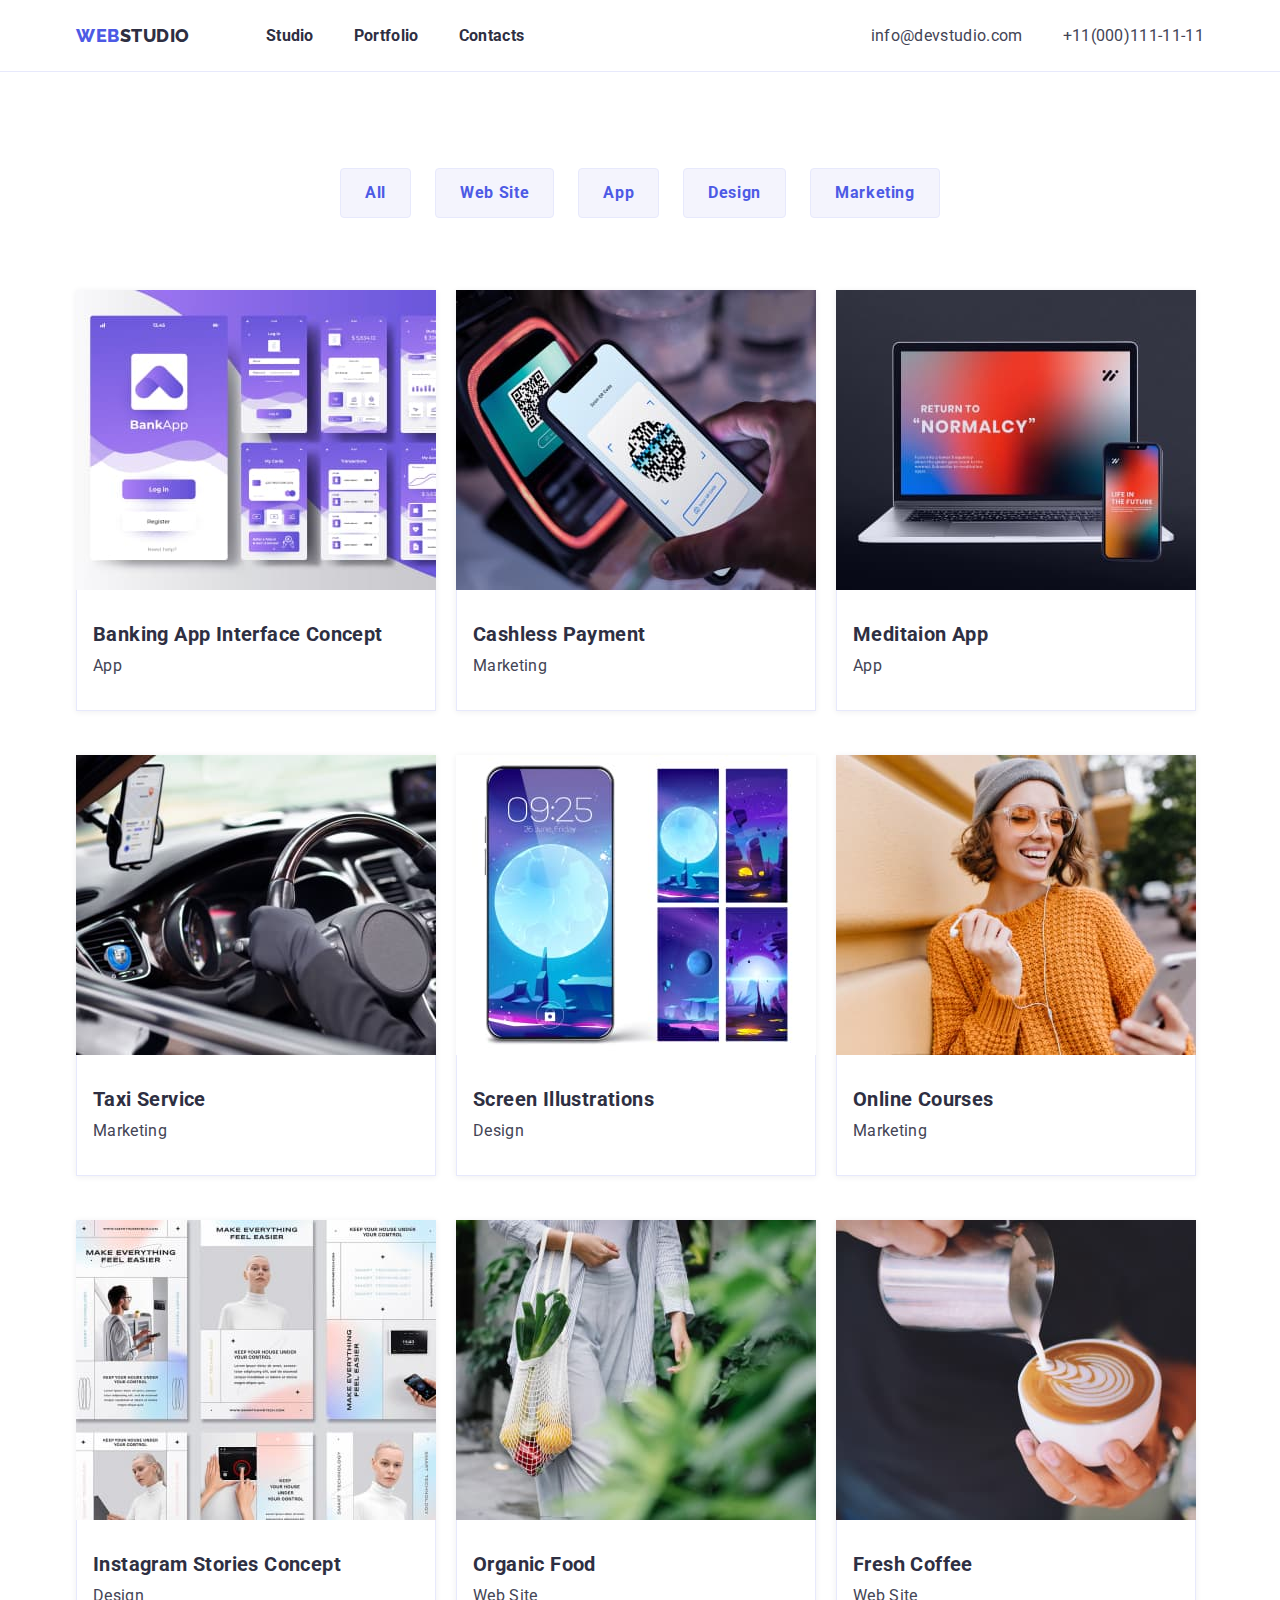
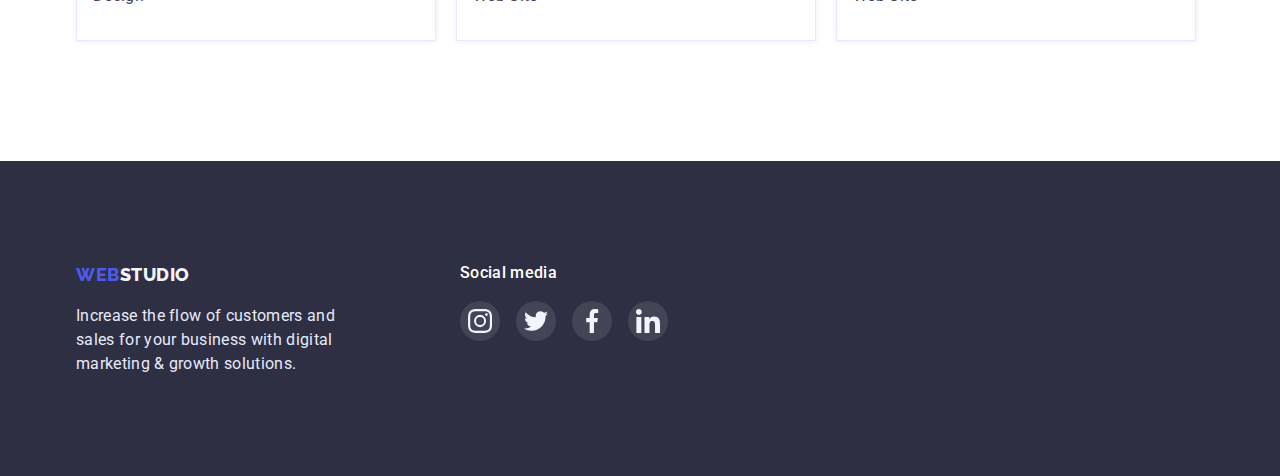
==== portfolio.html @ 1b996298 "Initial commit" ====
<!DOCTYPE html>
<html lang="en">
  <head>
    <meta charset="UTF-8" />
    <meta http-equiv="X-UA-Compatible" content="IE=edge" />
    <meta name="viewport" content="width=device-width, initial-scale=1.0" />
    <title>portfolio</title>
    <link rel="preconnect" href="https://fonts.googleapis.com" />
    <link rel="preconnect" href="https://fonts.gstatic.com" crossorigin />
    <link
      href="https://fonts.googleapis.com/css2?family=Raleway:wght@700;800&family=Roboto:wght@400;500;700;900&display=swap"
      rel="stylesheet"
    />
    <link
      rel="stylesheet"
      href="https://cdn.jsdelivr.net/npm/modern-normalize@1.1.0/modern-normalize.min.css"
    />
    <link rel="stylesheet" href="./css/styles.css" />
    <style>
      /* ... */
    </style>
  </head>
  <body>
    <!--Шапка сторінки-->
    <header class="page-header">
      <div class="container page-headr-container">
        <nav class="page-nav">
          <!--Логотип текстовий-->
          <a class="logo link logo-header" href="index.html"
            >WEB<span class="logo-textdark">STUDIO</span></a
          >
          <ul class="list menu">
            <li class="menu-item">
              <a class="link menu-link" href="./index.html">Studio</a>
            </li>
            <li class="menu-item">
              <a class="link menu-link" href="./portfolio.html">Portfolio</a>
            </li>
            <li class="menu-item">
              <a class="link menu-link" href="./index.html">Contacts</a>
            </li>
          </ul>
        </nav>
        <!--Contacts-->
        <ul class="list contacts">
          <li class="contact-item">
            <a
              class="link section-description contact-link mail"
              href="mailto:info@devstudio.com"
              >info@devstudio.com</a
            >
          </li>
          <li class="contact-item">
            <a
              class="link section-description contact-link phone"
              href="tel:+11(000)111-11-11"
              >+11(000)111-11-11</a
            >
          </li>
        </ul>
      </div>
    </header>
    <main>
      <!--Buttons-->
      <section class="section-portfolio">
        <div class="container">
          <!-- h1 прихований -->
          <h1 class="visually-hidden">title</h1>
          <ul class="list menu-portfolio">
            <li class="menu-portfolio-item">
              <button class="portfolio-btn" type="button">All</button>
            </li>
            <li class="menu-portfolio-item">
              <button class="portfolio-btn" type="button">Web Site</button>
            </li>
            <li class="menu-portfolio-item">
              <button class="portfolio-btn" type="button">App</button>
            </li>
            <li class="menu-portfolio-item">
              <button class="portfolio-btn" type="button">Design</button>
            </li>
            <li class="menu-portfolio-item">
              <button class="portfolio-btn" type="button">Marketing</button>
            </li>
          </ul>
          <!--portfolio-->
          <ul class="list portfolio">
            <li class="portfolio-item">
              <a href="" class="portfolio-link link">
                <img
                  src="./images/portfolio/phoneapplicationbankupp.jpg.jpg"
                  alt="applicationbankapp"
                  width="360"
                  height="300"
                />
                <div class="portfolio-menu-item">
                  <h3 class="thirdly-title">Banking App Interface Concept</h3>
                  <p class="section-description">App</p>
                </div>
              </a>
            </li>
            <li class="portfolio-item">
              <a href="" class="portfolio-link link">
                <img
                  src="./images/portfolio/qrkodonphone.jpg.jpg"
                  alt="qrkodonphone"
                  width="360"
                  height="300"
                />
                <div class="portfolio-menu-item">
                  <h3 class="thirdly-title">Cashless Payment</h3>
                  <p class="section-description">Marketing</p>
                </div>
              </a>
            </li>
            <li class="portfolio-item">
              <a href="" class="portfolio-link link">
                <img
                  src="./images/portfolio/retorntonormalcy.jpg.jpg"
                  alt="retorntonormalcy"
                  width="360"
                  height="300"
                />
                <div class="portfolio-menu-item">
                  <h3 class="thirdly-title">Meditaion App</h3>
                  <p class="section-description">App</p>
                </div>
              </a>
            </li>
            <li class="portfolio-item">
              <a href="" class="portfolio-link link">
                <img
                  src="./images/portfolio/driver.jpg.jpg"
                  alt="driver"
                  width="360"
                  height="300"
                />
                <div class="portfolio-menu-item">
                  <h3 class="thirdly-title">Taxi Service</h3>
                  <p class="section-description">Marketing</p>
                </div>
              </a>
            </li>
            <li class="portfolio-item">
              <a href="" class="portfolio-link link">
                <img
                  src="./images/portfolio/screenillustrations.jpg.jpg"
                  alt="screenillustrations"
                  width="360"
                  height="300"
                />
                <div class="portfolio-menu-item">
                  <h3 class="thirdly-title">Screen Illustrations</h3>
                  <p class="section-description">Design</p>
                </div>
              </a>
            </li>
            <li class="portfolio-item">
              <a href="" class="portfolio-link link">
                <img
                  src="./images/portfolio/girllistenmusic.jpg.jpg"
                  alt="girllistenmusic"
                  width="360"
                  height="300"
                />
                <div class="portfolio-menu-item">
                  <h3 class="thirdly-title">Online Courses</h3>
                  <p class="section-description">Marketing</p>
                </div>
              </a>
            </li>
            <li class="portfolio-item">
              <a href="" class="portfolio-link link">
                <img
                  src="./images/portfolio/makeeverisingfeeleasier.jpg.jpg"
                  alt="makeeverisingfeeleasier"
                  width="360"
                  height="300"
                />
                <div class="portfolio-menu-item">
                  <h3 class="thirdly-title">Instagram Stories Concept</h3>
                  <p class="section-description">Design</p>
                </div>
              </a>
            </li>
            <li class="portfolio-item">
              <a href="" class="portfolio-link link">
                <img
                  src="./images/portfolio/bagfruits.jpg.jpg"
                  alt="bagfruits"
                  width="360"
                  height="300"
                />
                <div class="portfolio-menu-item">
                  <h3 class="thirdly-title">Organic Food</h3>
                  <p class="section-description">Web Site</p>
                </div>
              </a>
            </li>
            <li class="portfolio-item">
              <a href="" class="portfolio-link link">
                <img
                  src="./images/portfolio/drawoncoffee.jpg.jpg"
                  alt="drawoncoffee"
                  width="360"
                  height="300"
                />
                <div class="portfolio-menu-item">
                  <h3 class="thirdly-title">Fresh Coffee</h3>
                  <p class="section-description">Web Site</p>
                </div>
              </a>
            </li>
          </ul>
        </div>
      </section>
    </main>
    <!--Footer-->
    <footer class="footer">
      <div class="container footer-content-wrapper">
        <div class="footer-content">
          <a class="logo link" href="index.html"
            >WEB<span class="logo-textlight">STUDIO</span></a
          >
          <p class="footer-description">
            Increase the flow of customers and sales for your business with
            digital marketing & growth solutions.
          </p>
        </div>
        <div class="list footer-soc-content">
          <p class="footer-soc-text">Social media</p>
          <ul class="footer-soc-list list">
            <li class="footer-soc-item">
              <a href="" class="footer-soc-link link">
                <svg class="footer-soc-icon" width="24" height="24">
                  <use href="./images/icons.svg#icon-instagramsvg"></use>
                </svg>
              </a>
            </li>
            <li class="footer-soc-item">
              <a href="" class="footer-soc-link link">
                <svg class="footer-soc-icon" width="24" height="24">
                  <use href="./images/icons.svg#icon-twittersvg"></use>
                </svg>
              </a>
            </li>
            <li class="footer-soc-item">
              <a href="" class="footer-soc-link link">
                <svg class="footer-soc-icon" width="24" height="24">
                  <use href="./images/icons.svg#icon-facebooksvg"></use>
                </svg>
              </a>
            </li>
            <li class="footer-soc-item">
              <a href="" class="footer-soc-link link">
                <svg class="footer-soc-icon" width="24" height="24">
                  <use href="./images/icons.svg#icon-linkedinsvg"></use>
                </svg>
              </a>
            </li>
          </ul>
        </div>
      </div>
    </footer>
  </body>
</html>
---- css/styles.css ----
:root {
  --primary-font: 'Roboto', sans-serif;
  --secondary-font: 'Raleway', sans-serif;
  --primary-brand: #4d5ae5;
  --dark: #2e2f42;
  --success: #31d0aa;
  --text: #434455;
  --subtle-text: #8e8f99;
  --accent: #e7e9fc;
  --light: #f4f4fd;
  --navigation-active: #404bbf;
  --white-text-color: #ffffff;
}

h1,
h2,
h3,
h4,
p {
  margin-top: 0;
  margin-bottom: 0;
}

img {
  display: block;
  max-width: 100%;
  height: auto;
}

button {
  display: block;
  cursor: pointer;
  border: none;
  border-radius: 4px;
}

ul,
ol {
  margin-top: 0;
  margin-bottom: 0;
  padding-left: 0;
}

.list {
  list-style: none;
}

.link {
  text-decoration: none;
}

.section {
  padding-top: 120px;
  padding-bottom: 120px;
}

/* або може бути назва .wrapper */
.container {
  width: 1158px;
  margin-left: auto;
  margin-right: auto;
  padding-left: 15px;
  padding-right: 15px;
}

body {
  font-family: var(--primary-font);
  color: var(--text);
  background-color: var(--white-text-color);
  font-size: 16px;
}

.logo {
  font-family: var(--secondary-font);
  font-weight: 800;
  color: var(--primary-brand);
  font-size: 18px;
  line-height: 1.5;
  letter-spacing: 0.03em;
  text-transform: uppercase;
}

.logo-textdark {
  color: var(--dark);
}

.logo-textlight {
  color: var(--light);
}

.section-description {
  font-weight: 400;
  line-height: 1.5;
  /* text-align: center; */
  letter-spacing: 0.02em;
  color: var(--text);
}

.thirdly-title {
  font-weight: 700;
  font-size: 20px;
  line-height: 1.2;
  /* text-align: center; */
  letter-spacing: 0.02em;
  color: var(--dark);
  margin-bottom: 8px;
}

.second-title {
  font-weight: 700;
  font-size: 36px;
  line-height: 1.11;
  text-align: center;
  letter-spacing: 0.02em;
  text-transform: capitalize;
  color: var(--dark);
  margin-bottom: 72px;
}

.visually-hidden {
  position: absolute;
  width: 1px;
  height: 1px;
  margin: -1px;
  border: 0;
  padding: 0;
  white-space: nowrap;
  clip-path: inset(100%);
  clip: rect(0 0 0 0);
  overflow: hidden;
}

/* ====================== /COMPONENTS ===================== */

/* ======================== HEADER ======================== */

.page-header {
  background-color: #ffffff;
  padding-top: 22px;
  padding-bottom: 22px;
  border-bottom: 1px solid #e7e9fc;
}

.page-headr-container {
  display: flex;
  align-items: center;
}

.page-nav {
  display: flex;
  align-items: center;
}

.menu {
  display: flex;
  align-items: center;
}

.contacts {
  display: flex;
  align-items: center;
  margin-left: auto;
}

.logo-header {
  margin-right: 76px;
}

.menu-item:not(:last-child) {
  margin-right: 40px;
}

.mail {
  margin-right: 40px;
}

.menu-link {
  font-weight: 700;
  line-height: 1.5;
  letter-spacing: 0.02em;
  color: var(--dark);
}

.menu-link:hover,
.menu-link:focus {
  color: #404bbf;
}

.contact-link:hover,
.contact-link:focus {
  color: #404bbf;
}

/* ======================== /HEADER ========================  */

/* ======================== HERO ========================  */

.hero {
  padding-top: 188px;
  padding-bottom: 188px;
  background-color: #2e2f42;
  background-image: linear-gradient(
      rgba(46, 47, 66, 0.7),
      rgba(46, 47, 66, 0.7)
    ),
    url(../images/hero/people-office.jpg);
  background-repeat: no-repeat;
  background-position: center;
  background-size: cover;
  max-width: 1440px;
  height: 600px;
  margin: 0 auto;
}

/* .hero-content-wrapper {
  display: flex;
  flex-direction: column;
  align-items: center;
} */

.hero-content-title {
  width: 496px;
  margin: 0 auto;
  padding-bottom: 48px;
}

.main-title {
  font-weight: 700;
  font-size: 56px;
  line-height: 1.07;
  text-align: center;
  letter-spacing: 0.02em;
  color: var(--white-text-color);
}

.modal-btn {
  padding-top: 16px;
  padding-bottom: 16px;
  padding-left: 32px;
  padding-right: 32px;
  font-family: inherit;
  font-weight: 700;
  line-height: 1.19;
  display: flex;
  font-size: 16px;
  letter-spacing: 0.04em;
  color: var(--white-text-color);
  background: var(--primary-brand);
  box-shadow: 0px 4px 4px rgba(0, 0, 0, 0.15);
  border-radius: 4px;
  cursor: pointer;
  align-items: center;
  border: none;
  margin: 0 auto;
}

.modal-btn:hover,
.modal-btn:focus {
  background-color: #404bbf;
  box-shadow: 0px 1px 6px rgba(46, 47, 66, 0.08),
    0px 1px 1px rgba(46, 47, 66, 0.16), 0px 2px 1px rgba(46, 47, 66, 0.08);
}

/* ======================== /HERO ======================== */

/* ======================== ABOUT ======================== */

.about {
  background-color: #ffffff;
}

.aboutus {
  display: flex;
}

.about-item {
  flex-basis: calc((100%-72px) / 4);
  flex-wrap: wrap;
}

.about-item:not(:nth-child(4n)) {
  margin-right: 24px;
}

.about-item::before {
  display: block;
  content: '';
  height: 112px;
  background-repeat: no-repeat;
  background-position: center;
  background-color: #f4f4fd;
  border-radius: 4px;
  margin-bottom: 8px;
  padding: 24px 100px;
}

.icon-antenna::before {
  background-image: url('../images/about/antenna.svg');
}

.about-item.icon-clock::before {
  background-image: url('../images/about/clock.svg');
}

.about-item.icon-diagram::before {
  background-image: url(../images/about/diagram.svg);
}

.about-item.icon-astronaut::before {
  background-image: url(../images/about/astronaut.svg);
}

/* ======================== /ABOUT ========================  */

/* ======================== OFFER ========================  */

.offer {
  background-color: #ffffff;
}
.section-offer {
  padding-bottom: 120px;
}

.weoffer {
  display: flex;
  flex-wrap: wrap;
  gap: 24px;
}
/* ======================== /OFFER ======================== */

/* ======================== EMPLOYEES ======================== */

.ourteam {
  background-color: #f4f4fd;
}

.employees {
  display: flex;
  flex-wrap: wrap;
  gap: 24px;
  /* третій спосіб через gap */
  /* justify-content: space-between; */
  /* перший спосіб не підходить бо можуть добавлятися співробітники і між фото буде простір, так як приєимається по боках */
}

/* .employees-item {
  flex-basis: calc((100%-72px) / 4);
} */
/* можна по формулі задати ширину між фото співробітників і тоді не треба задавати ширину самого фото */

/* другий спосіб, все працює */
/* .employees-item:not(:nth-child(4n)) {
  margin-right: 24px;
}

.employees-item:not(:nth-last-child(-n + 3)) {
  margin-bottom: 48px;
} */

.employees-item-content-wrapper {
  padding-top: 32px;
  padding-left: 16px;
  padding-right: 16px;
  padding-bottom: 32px;
  background-color: #ffffff;
}

.text-align-center {
  text-align: center;
}

.employees-soc-list {
  display: flex;
  justify-content: center;
  margin-top: 8px;
  gap: 24px;
}

.employees-soc-item {
  width: 40px;
  height: 40px;
}
.employees-soc-link {
  width: 100%;
  height: 100%;
  background-color: #4d5ae5;
  border-radius: 50%;
  display: flex;
  align-items: center;
  justify-content: center;
}

.employees-soc-icon {
  fill: #ffffff;
}

.employees-soc-link:hover,
.employees-soc-link:focus {
  background-color: #404bbf;
}

.employees-soc-link .employees-soc-icon:hover,
.employees-soc-link .employees-soc-icon:focus {
  fill: #f4f4fd;
}

.employees-item {
  box-shadow: 0px 1px 6px rgba(46, 47, 66, 0.08),
    0px 1px 1px rgba(46, 47, 66, 0.16), 0px 2px 1px rgba(46, 47, 66, 0.08);
  border-radius: 0px 0px 4px 4px;
}

/* ======================== /EMPLOYEES ======================== */
/* ======================== CUSTOMERS ========================== */

.customers {
  background-color: #ffffff;
}

.customers-list {
  display: flex;
  flex-wrap: wrap;
  gap: 24px;
}
.customer-item {
  width: 168px;
  height: 88px;
}

.customer-link {
  width: 100%;
  height: 100%;
  border: 1px solid currentColor;
  border-radius: 4px;
  display: flex;
  align-items: center;
  justify-content: center;
  color: #8e8f99;
}
.customer-icon {
  fill: currentColor;
}

.customer-link:hover,
.customer-link:focus {
  color: #404bbf;
}

.customer-link .customer-icon:hover,
.customer-link .customer-icon:focus {
  fill: #404bbf;
}

/* ======================== /CUSTOMERS ========================= */
/* ======================== FOOTER ======================== */

.footer {
  background-color: #2e2f42;
  padding-top: 100px;
  padding-bottom: 100px;
}

.footer-content-wrapper {
  display: flex;
  gap: 120px;
}

.footer-content {
  width: 264px;
}

.footer-description {
  font-weight: 400;
  line-height: 1.5;
  letter-spacing: 0.02em;
  color: var(--accent);
  margin-top: 16px;
}

.footer-soc-text {
  font-weight: 500;
  font-size: 16px;
  line-height: 1.5;
  letter-spacing: 0.02em;
  color: #ffffff;
  margin-bottom: 16px;
}

.footer-soc-list {
  display: flex;
  flex-wrap: wrap;
  justify-content: center;
  gap: 16px;
}

.footer-soc-item {
  width: 40px;
  height: 40px;
}
.footer-soc-link {
  width: 100%;
  height: 100%;
  background-color: rgba(255, 255, 255, 0.1);
  border-radius: 50%;
  display: flex;
  align-items: center;
  justify-content: center;
}

.footer-soc-link:hover,
.footer-soc-link:focus {
  background-color: #31d0aa;
}

.footer-soc-icon {
  fill: #f4f4fd;
}

.footer-soc-link .footer-soc-icon:hover,
.footer-soc-link .footer-soc-icon:focus {
  fill: #f4f4fd;
}

/* ======================== /FOOTER ========================  */

/* ======================= PORTFOLIO ========================= */

.portfolio-btn {
  /* Чи треба вказувати ще раз font-family якщо ми маємо його в body? */
  font-family: var(--white-text-color);
  font-weight: 700;
  line-height: 1.5;
  display: flex;
  align-items: center;
  text-align: center;
  font-size: 16px;
  letter-spacing: 0.04em;
  color: var(--primary-brand);
  background: var(--light);
  border: 1px solid var(--accent);
  border-radius: 4px;
  cursor: pointer;
  padding: 12px 24px;
}

.portfolio-btn:hover,
.portfolio-btn:focus {
  color: var(--white-text-color);
  background: var(--primary-brand);
  box-shadow: 0px 3px 1px rgba(0, 0, 0, 0.1), 0px 2px 1px rgba(0, 0, 0, 0.08),
    0px 2px 2px rgba(0, 0, 0, 0.12);
}

.portfolio {
  display: flex;
  flex-wrap: wrap;
  gap: 44px 20px;
}

.portfolio-menu-item {
  padding-top: 32px;
  padding-bottom: 32px;
  padding-left: 16px;
  background-color: #ffffff;
  border: 1px solid #e7e9fc;
  border-top-style: none;
}

.portfolio-menu-item:hover,
.portfolio-menu-item:focus {
  border: 0.5px solid #f4f4fd;
}

.menu-portfolio {
  display: flex;
  justify-content: center;
  padding-top: 96px;
  margin-bottom: 72px;
}

.menu-portfolio-item {
  padding-right: 24px;
}

.menu-portfolio-item:last-child {
  padding-right: 0px;
}

.portfolio-item:nth-last-child(-n + 3) {
  margin-bottom: 0;
}

.section-portfolio {
  padding-bottom: 120px;
}

.portfolio-item {
  box-shadow: 0px 1px 6px rgba(46, 47, 66, 0.08);
}

.portfolio-item:hover {
  box-shadow: 0px 1px 6px rgba(46, 47, 66, 0.08),
    0px 1px 1px rgba(46, 47, 66, 0.16), 0px 2px 1px rgba(46, 47, 66, 0.08);
}

/* Тінь не міняєься чомусь при посилані на ховері і фокусі. Залишив поки на лішці де працює сам ховер */
/* .portfolio-link:hover,
.portfolio-link:focus {
  box-shadow: 0px 1px 6px rgba(46, 47, 66, 0.08),
    0px 1px 1px rgba(46, 47, 66, 0.16), 0px 2px 1px rgba(46, 47, 66, 0.08);
} */

/*======================= /PORTFOLIO =========================   */
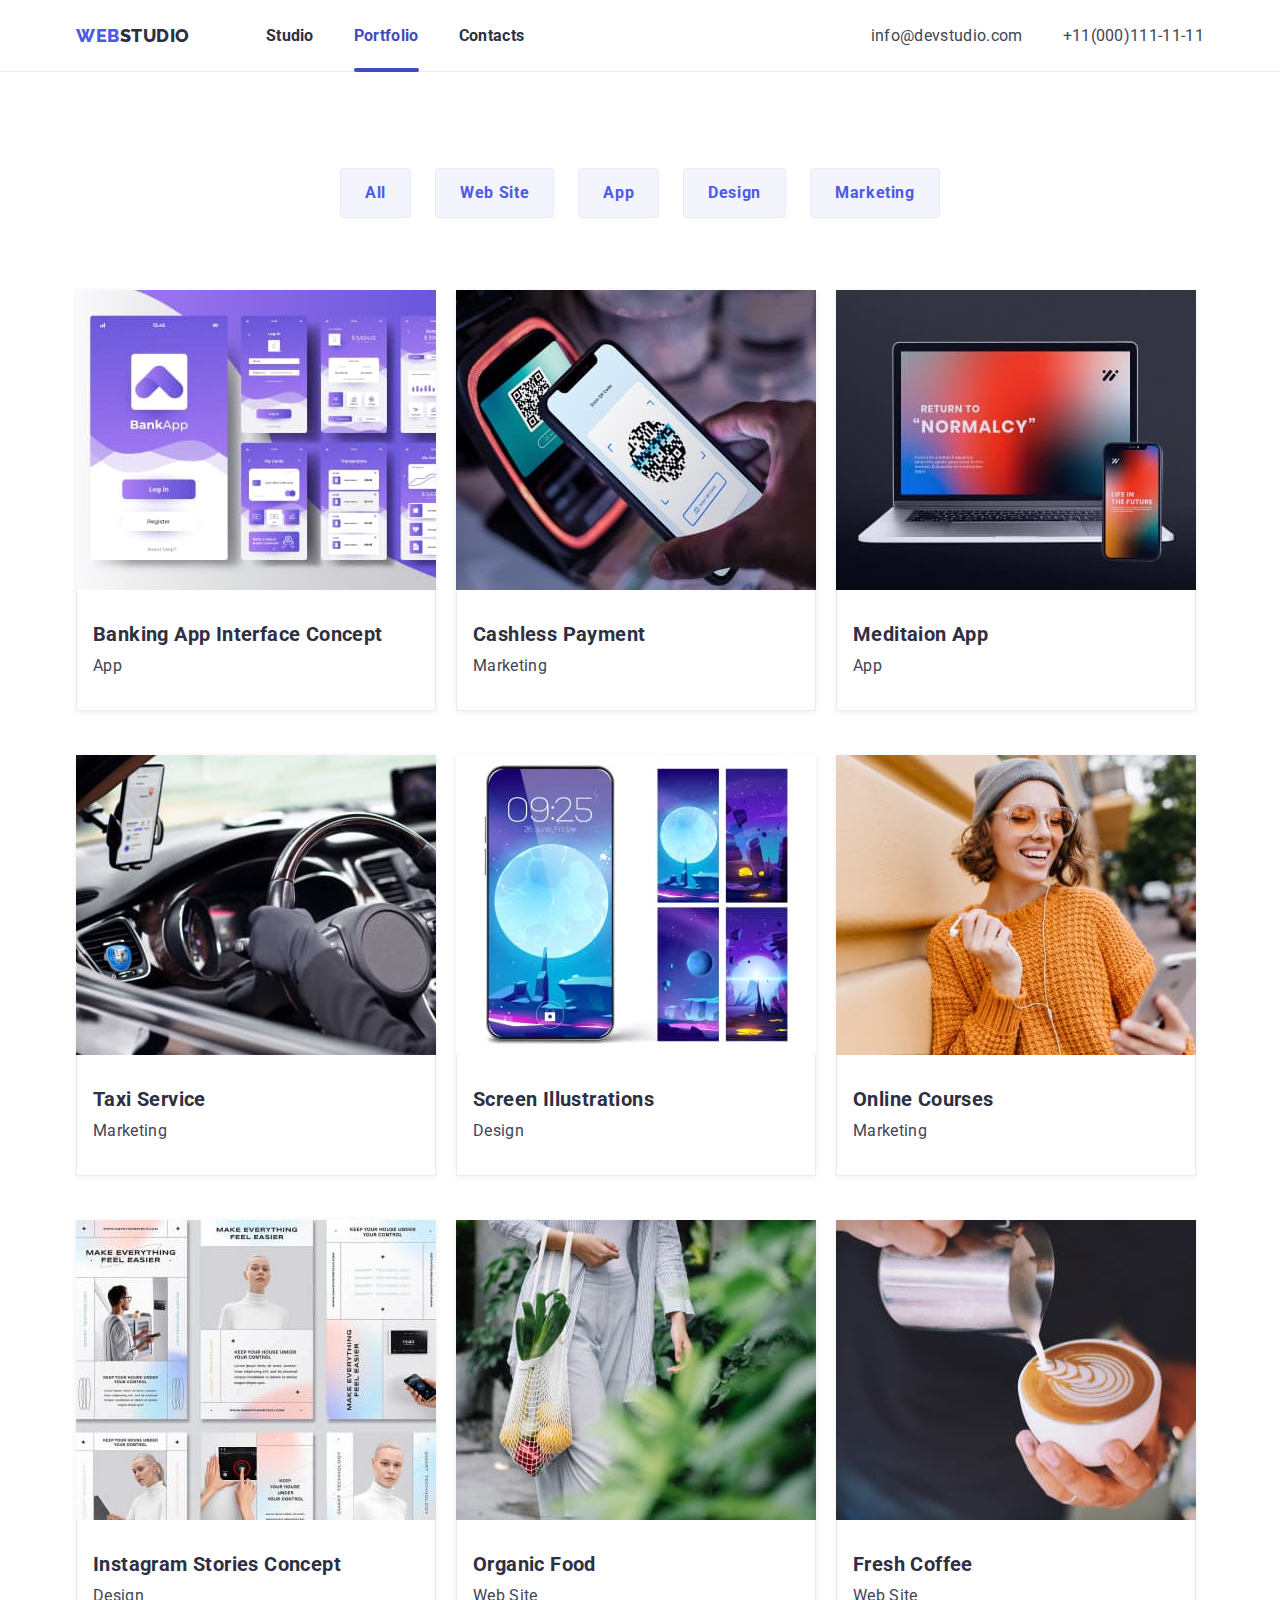
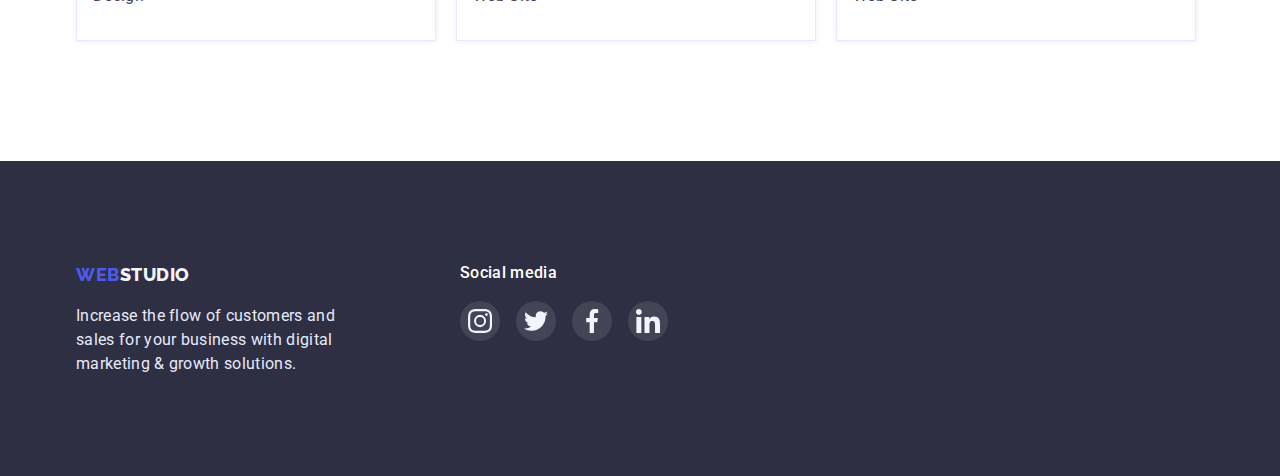
==== commit 91b901d8: "added mentor's amendments" ====
--- a/portfolio.html
+++ b/portfolio.html
@@ -34,7 +34,9 @@
               <a class="link menu-link" href="./index.html">Studio</a>
             </li>
             <li class="menu-item">
-              <a class="link menu-link" href="./portfolio.html">Portfolio</a>
+              <a class="link menu-link current" href="./portfolio.html"
+                >Portfolio</a
+              >
             </li>
             <li class="menu-item">
               <a class="link menu-link" href="./index.html">Contacts</a>
@@ -83,128 +85,201 @@
               <button class="portfolio-btn" type="button">Marketing</button>
             </li>
           </ul>
-          <!--portfolio-->
+
+          <!------------------------PORTFOLIO----------------------------->
+
           <ul class="list portfolio">
             <li class="portfolio-item">
               <a href="" class="portfolio-link link">
-                <img
-                  src="./images/portfolio/phoneapplicationbankupp.jpg.jpg"
-                  alt="applicationbankapp"
-                  width="360"
-                  height="300"
-                />
+                <div class="portfolio-list-img-wrapper">
+                  <img
+                    src="./images/portfolio/phoneapplicationbankupp.jpg.jpg"
+                    alt="applicationbankapp"
+                    width="360"
+                    height="300"
+                  />
+                  <p class="overlay">
+                    14 Stylish and User-Friendly App Design Concepts · Task
+                    Manager App · Calorie Tracker App · Exotic Fruit Ecommerce
+                    App · Cloud Storage App
+                  </p>
+                </div>
                 <div class="portfolio-menu-item">
                   <h3 class="thirdly-title">Banking App Interface Concept</h3>
                   <p class="section-description">App</p>
                 </div>
               </a>
             </li>
-            <li class="portfolio-item">
-              <a href="" class="portfolio-link link">
-                <img
-                  src="./images/portfolio/qrkodonphone.jpg.jpg"
-                  alt="qrkodonphone"
-                  width="360"
-                  height="300"
-                />
+
+            <li class="portfolio-item">
+              <a href="" class="portfolio-link link">
+                <div class="portfolio-list-img-wrapper">
+                  <img
+                    src="./images/portfolio/qrkodonphone.jpg.jpg"
+                    alt="qrkodonphone"
+                    width="360"
+                    height="300"
+                  />
+                  <p class="overlay">
+                    14 Stylish and User-Friendly App Design Concepts · Task
+                    Manager App · Calorie Tracker App · Exotic Fruit Ecommerce
+                    App · Cloud Storage App
+                  </p>
+                </div>
                 <div class="portfolio-menu-item">
                   <h3 class="thirdly-title">Cashless Payment</h3>
                   <p class="section-description">Marketing</p>
                 </div>
               </a>
             </li>
-            <li class="portfolio-item">
-              <a href="" class="portfolio-link link">
-                <img
-                  src="./images/portfolio/retorntonormalcy.jpg.jpg"
-                  alt="retorntonormalcy"
-                  width="360"
-                  height="300"
-                />
+
+            <li class="portfolio-item">
+              <a href="" class="portfolio-link link">
+                <div class="portfolio-list-img-wrapper">
+                  <img
+                    src="./images/portfolio/retorntonormalcy.jpg.jpg"
+                    alt="retorntonormalcy"
+                    width="360"
+                    height="300"
+                  />
+                  <p class="overlay">
+                    14 Stylish and User-Friendly App Design Concepts · Task
+                    Manager App · Calorie Tracker App · Exotic Fruit Ecommerce
+                    App · Cloud Storage App
+                  </p>
+                </div>
                 <div class="portfolio-menu-item">
                   <h3 class="thirdly-title">Meditaion App</h3>
                   <p class="section-description">App</p>
                 </div>
               </a>
             </li>
-            <li class="portfolio-item">
-              <a href="" class="portfolio-link link">
-                <img
-                  src="./images/portfolio/driver.jpg.jpg"
-                  alt="driver"
-                  width="360"
-                  height="300"
-                />
+
+            <li class="portfolio-item">
+              <a href="" class="portfolio-link link">
+                <div class="portfolio-list-img-wrapper">
+                  <img
+                    src="./images/portfolio/driver.jpg.jpg"
+                    alt="driver"
+                    width="360"
+                    height="300"
+                  />
+                  <p class="overlay">
+                    14 Stylish and User-Friendly App Design Concepts · Task
+                    Manager App · Calorie Tracker App · Exotic Fruit Ecommerce
+                    App · Cloud Storage App
+                  </p>
+                </div>
                 <div class="portfolio-menu-item">
                   <h3 class="thirdly-title">Taxi Service</h3>
                   <p class="section-description">Marketing</p>
                 </div>
               </a>
             </li>
-            <li class="portfolio-item">
-              <a href="" class="portfolio-link link">
-                <img
-                  src="./images/portfolio/screenillustrations.jpg.jpg"
-                  alt="screenillustrations"
-                  width="360"
-                  height="300"
-                />
+
+            <li class="portfolio-item">
+              <a href="" class="portfolio-link link">
+                <div class="portfolio-list-img-wrapper">
+                  <img
+                    src="./images/portfolio/screenillustrations.jpg.jpg"
+                    alt="screenillustrations"
+                    width="360"
+                    height="300"
+                  />
+                  <p class="overlay">
+                    14 Stylish and User-Friendly App Design Concepts · Task
+                    Manager App · Calorie Tracker App · Exotic Fruit Ecommerce
+                    App · Cloud Storage App
+                  </p>
+                </div>
                 <div class="portfolio-menu-item">
                   <h3 class="thirdly-title">Screen Illustrations</h3>
                   <p class="section-description">Design</p>
                 </div>
               </a>
             </li>
-            <li class="portfolio-item">
-              <a href="" class="portfolio-link link">
-                <img
-                  src="./images/portfolio/girllistenmusic.jpg.jpg"
-                  alt="girllistenmusic"
-                  width="360"
-                  height="300"
-                />
+
+            <li class="portfolio-item">
+              <a href="" class="portfolio-link link">
+                <div class="portfolio-list-img-wrapper">
+                  <img
+                    src="./images/portfolio/girllistenmusic.jpg.jpg"
+                    alt="girllistenmusic"
+                    width="360"
+                    height="300"
+                  />
+                  <p class="overlay">
+                    14 Stylish and User-Friendly App Design Concepts · Task
+                    Manager App · Calorie Tracker App · Exotic Fruit Ecommerce
+                    App · Cloud Storage App
+                  </p>
+                </div>
                 <div class="portfolio-menu-item">
                   <h3 class="thirdly-title">Online Courses</h3>
                   <p class="section-description">Marketing</p>
                 </div>
               </a>
             </li>
-            <li class="portfolio-item">
-              <a href="" class="portfolio-link link">
-                <img
-                  src="./images/portfolio/makeeverisingfeeleasier.jpg.jpg"
-                  alt="makeeverisingfeeleasier"
-                  width="360"
-                  height="300"
-                />
+
+            <li class="portfolio-item">
+              <a href="" class="portfolio-link link">
+                <div class="portfolio-list-img-wrapper">
+                  <img
+                    src="./images/portfolio/makeeverisingfeeleasier.jpg.jpg"
+                    alt="makeeverisingfeeleasier"
+                    width="360"
+                    height="300"
+                  />
+                  <p class="overlay">
+                    14 Stylish and User-Friendly App Design Concepts · Task
+                    Manager App · Calorie Tracker App · Exotic Fruit Ecommerce
+                    App · Cloud Storage App
+                  </p>
+                </div>
                 <div class="portfolio-menu-item">
                   <h3 class="thirdly-title">Instagram Stories Concept</h3>
                   <p class="section-description">Design</p>
                 </div>
               </a>
             </li>
-            <li class="portfolio-item">
-              <a href="" class="portfolio-link link">
-                <img
-                  src="./images/portfolio/bagfruits.jpg.jpg"
-                  alt="bagfruits"
-                  width="360"
-                  height="300"
-                />
+
+            <li class="portfolio-item">
+              <a href="" class="portfolio-link link">
+                <div class="portfolio-list-img-wrapper">
+                  <img
+                    src="./images/portfolio/bagfruits.jpg.jpg"
+                    alt="bagfruits"
+                    width="360"
+                    height="300"
+                  />
+                  <p class="overlay">
+                    14 Stylish and User-Friendly App Design Concepts · Task
+                    Manager App · Calorie Tracker App · Exotic Fruit Ecommerce
+                    App · Cloud Storage App
+                  </p>
+                </div>
                 <div class="portfolio-menu-item">
                   <h3 class="thirdly-title">Organic Food</h3>
                   <p class="section-description">Web Site</p>
                 </div>
               </a>
             </li>
-            <li class="portfolio-item">
-              <a href="" class="portfolio-link link">
-                <img
-                  src="./images/portfolio/drawoncoffee.jpg.jpg"
-                  alt="drawoncoffee"
-                  width="360"
-                  height="300"
-                />
+
+            <li class="portfolio-item">
+              <a href="" class="portfolio-link link">
+                <div class="portfolio-list-img-wrapper">
+                  <img
+                    src="./images/portfolio/drawoncoffee.jpg.jpg"
+                    alt="drawoncoffee"
+                    width="360"
+                    height="300"
+                  />
+                  <p class="overlay">
+                    14 Stylish and User-Friendly App Design Concepts · Task
+                    Manager App · Calorie Tracker App · Exotic Fruit Ecommerce
+                    App · Cloud Storage App
+                  </p>
+                </div>
                 <div class="portfolio-menu-item">
                   <h3 class="thirdly-title">Fresh Coffee</h3>
                   <p class="section-description">Web Site</p>
--- a/css/styles.css
+++ b/css/styles.css
@@ -10,6 +10,8 @@
   --light: #f4f4fd;
   --navigation-active: #404bbf;
   --white-text-color: #ffffff;
+  --tra-tim-fun: cubic-bezier(0.4, 0, 0.2, 1);
+  --tra-dur: 250ms;
 }
 
 h1,
@@ -91,7 +93,6 @@
 .section-description {
   font-weight: 400;
   line-height: 1.5;
-  /* text-align: center; */
   letter-spacing: 0.02em;
   color: var(--text);
 }
@@ -166,6 +167,10 @@
   margin-right: 76px;
 }
 
+.menu-item {
+  position: relative;
+}
+
 .menu-item:not(:last-child) {
   margin-right: 40px;
 }
@@ -179,16 +184,45 @@
   line-height: 1.5;
   letter-spacing: 0.02em;
   color: var(--dark);
+  transition-property: color;
+  transition-duration: var(--tra-dur);
+  transition-timing-function: var(--tra-tim-fun);
 }
 
 .menu-link:hover,
 .menu-link:focus {
-  color: #404bbf;
+  color: var(--navigation-active);
+}
+
+.menu-link.current {
+  color: var(--navigation-active);
+}
+
+.menu-link.current::after {
+  display: block;
+  content: '';
+  background-color: #404bbf;
+  width: 100%;
+  height: 4px;
+  border-radius: 2px;
+  position: absolute;
+  left: 0;
+  bottom: -24px;
+}
+
+.contact-link {
+  font-weight: 400;
+  line-height: 1.5;
+  letter-spacing: 0.02em;
+  color: var(--text);
+  transition-property: color;
+  transition-duration: var(--tra-dur);
+  transition-timing-function: var(--tra-tim-fun);
 }
 
 .contact-link:hover,
 .contact-link:focus {
-  color: #404bbf;
+  color: var(--navigation-active);
 }
 
 /* ======================== /HEADER ========================  */
@@ -252,11 +286,14 @@
   align-items: center;
   border: none;
   margin: 0 auto;
+  transition-property: background-color, box-shadow;
+  transition-duration: var(--tra-dur);
+  transition-timing-function: var(--tra-tim-fun);
 }
 
 .modal-btn:hover,
 .modal-btn:focus {
-  background-color: #404bbf;
+  background-color: var(--navigation-active);
   box-shadow: 0px 1px 6px rgba(46, 47, 66, 0.08),
     0px 1px 1px rgba(46, 47, 66, 0.16), 0px 2px 1px rgba(46, 47, 66, 0.08);
 }
@@ -383,25 +420,31 @@
 .employees-soc-link {
   width: 100%;
   height: 100%;
-  background-color: #4d5ae5;
+  background-color: var(--primary-brand);
   border-radius: 50%;
   display: flex;
   align-items: center;
   justify-content: center;
+  transition-property: background-color;
+  transition-duration: var(--tra-dur);
+  transition-timing-function: var(--tra-tim-fun);
 }
 
 .employees-soc-icon {
-  fill: #ffffff;
+  fill: var(--white-text-color);
+  transition-property: fill;
+  transition-duration: var(--tra-dur);
+  transition-timing-function: var(--tra-tim-fun);
 }
 
 .employees-soc-link:hover,
 .employees-soc-link:focus {
-  background-color: #404bbf;
+  background-color: var(--navigation-active);
 }
 
 .employees-soc-link .employees-soc-icon:hover,
 .employees-soc-link .employees-soc-icon:focus {
-  fill: #f4f4fd;
+  fill: var(--light);
 }
 
 .employees-item {
@@ -435,20 +478,26 @@
   display: flex;
   align-items: center;
   justify-content: center;
-  color: #8e8f99;
+  color: var(--subtle-text);
+  transition-property: color;
+  transition-duration: var(--tra-dur);
+  transition-timing-function: var(--tra-tim-fun);
 }
 .customer-icon {
   fill: currentColor;
+  transition-property: fill;
+  transition-duration: var(--tra-dur);
+  transition-timing-function: var(--tra-tim-fun);
 }
 
 .customer-link:hover,
 .customer-link:focus {
-  color: #404bbf;
+  color: var(--navigation-active);
 }
 
 .customer-link .customer-icon:hover,
 .customer-link .customer-icon:focus {
-  fill: #404bbf;
+  fill: var(--navigation-active);
 }
 
 /* ======================== /CUSTOMERS ========================= */
@@ -505,6 +554,9 @@
   display: flex;
   align-items: center;
   justify-content: center;
+  transition-property: background-color;
+  transition-duration: var(--tra-dur);
+  transition-timing-function: var(--tra-tim-fun);
 }
 
 .footer-soc-link:hover,
@@ -514,6 +566,9 @@
 
 .footer-soc-icon {
   fill: #f4f4fd;
+  transition-property: fill;
+  transition-duration: var(--tra-dur);
+  transition-timing-function: var(--tra-tim-fun);
 }
 
 .footer-soc-link .footer-soc-icon:hover,
@@ -523,10 +578,78 @@
 
 /* ======================== /FOOTER ========================  */
 
+/* ======================== MODAL WINDOW ========================  */
+
+.backdrop {
+  position: fixed;
+  z-index: 100;
+  top: 0;
+  left: 0;
+  width: 100%;
+  height: 100%;
+  background-color: rgba(46, 47, 66, 0.4);
+  transition-property: opacity, visibility;
+  transition-duration: var(--tra-dur);
+  transition-timing-function: var(--tra-tim-fun);
+}
+
+.backdrop.is-hidden {
+  opacity: 0;
+  visibility: hidden;
+  pointer-events: none;
+}
+
+.modal {
+  position: absolute;
+  left: 50%;
+  top: 50%;
+  transform: translate(-50%, -50%);
+  width: 408px;
+  height: 576px;
+  background-color: #fcfcfc;
+  box-shadow: 0px 1px 1px rgba(0, 0, 0, 0.14), 0px 1px 3px rgba(0, 0, 0, 0.12),
+    0px 2px 1px rgba(0, 0, 0, 0.2);
+  border-radius: 4px;
+}
+
+.modal-close-btn {
+  position: absolute;
+  top: 24px;
+  right: 24px;
+  display: flex;
+  justify-content: center;
+  align-items: center;
+  width: 24px;
+  height: 24px;
+  border-radius: 50%;
+  background: #e7e9fc;
+  border: 1px solid rgba(0, 0, 0, 0.1);
+  padding: 0;
+  transition-property: background-color;
+  transition-duration: var(--tra-dur);
+  transition-timing-function: var(--tra-tim-fun);
+}
+
+.modal-close-btn:hover,
+.modal-close-btn:focus {
+  background-color: #404bbf;
+}
+.modal-close-btn-icon {
+  transition-property: fill;
+  transition-duration: var(--tra-dur);
+  transition-timing-function: var(--tra-tim-fun);
+}
+
+.modal-close-btn:hover .modal-close-btn-icon,
+.modal-close-btn:focus .modal-close-btn-icon {
+  fill: var(--white-text-color);
+}
+
+/* ======================== /MODAL WINDOW ======================== */
+
 /* ======================= PORTFOLIO ========================= */
 
 .portfolio-btn {
-  /* Чи треба вказувати ще раз font-family якщо ми маємо його в body? */
   font-family: var(--white-text-color);
   font-weight: 700;
   line-height: 1.5;
@@ -541,12 +664,15 @@
   border-radius: 4px;
   cursor: pointer;
   padding: 12px 24px;
+  transition-property: color, background-color, box-shadow;
+  transition-duration: var(--tra-dur);
+  transition-timing-function: var(--tra-tim-fun);
 }
 
 .portfolio-btn:hover,
 .portfolio-btn:focus {
   color: var(--white-text-color);
-  background: var(--primary-brand);
+  background-color: var(--primary-brand);
   box-shadow: 0px 3px 1px rgba(0, 0, 0, 0.1), 0px 2px 1px rgba(0, 0, 0, 0.08),
     0px 2px 2px rgba(0, 0, 0, 0.12);
 }
@@ -566,11 +692,6 @@
   border-top-style: none;
 }
 
-.portfolio-menu-item:hover,
-.portfolio-menu-item:focus {
-  border: 0.5px solid #f4f4fd;
-}
-
 .menu-portfolio {
   display: flex;
   justify-content: center;
@@ -596,18 +717,57 @@
 
 .portfolio-item {
   box-shadow: 0px 1px 6px rgba(46, 47, 66, 0.08);
-}
-
-.portfolio-item:hover {
-  box-shadow: 0px 1px 6px rgba(46, 47, 66, 0.08),
-    0px 1px 1px rgba(46, 47, 66, 0.16), 0px 2px 1px rgba(46, 47, 66, 0.08);
-}
-
-/* Тінь не міняєься чомусь при посилані на ховері і фокусі. Залишив поки на лішці де працює сам ховер */
-/* .portfolio-link:hover,
+  max-width: 360px;
+}
+
+.portfolio-link {
+  text-decoration: none;
+  display: block;
+  transition-property: box-shadow;
+  transition-duration: var(--tra-dur);
+  transition-timing-function: var(--tra-tim-fun);
+}
+
+.portfolio-link:hover,
 .portfolio-link:focus {
   box-shadow: 0px 1px 6px rgba(46, 47, 66, 0.08),
     0px 1px 1px rgba(46, 47, 66, 0.16), 0px 2px 1px rgba(46, 47, 66, 0.08);
-} */
+}
+
+/* Overlay Portfolio */
+
+.portfolio-list-img-wrapper {
+  position: relative;
+  overflow: hidden;
+}
+
+.overlay {
+  position: absolute;
+  font-weight: 400;
+  font-size: 16px;
+  line-height: 1.5;
+  letter-spacing: 0.02em;
+  color: var(--light);
+  background-color: var(--primary-brand);
+  background-blend-mode: soft-light;
+  mix-blend-mode: normal;
+  padding-top: 40px;
+  padding-left: 32px;
+  padding-right: 32px;
+  left: 0;
+  top: 0;
+  height: 100%;
+  width: 100%;
+  overflow: auto;
+  transform: translate(0, 100%);
+  transition-property: transform;
+  transition-duration: var(--tra-dur);
+  transition-timing-function: var(--tra-tim-fun);
+}
+
+.portfolio-link:hover .overlay,
+.portfolio-link:focus .overlay {
+  transform: translate(0, 0);
+}
 
 /*======================= /PORTFOLIO =========================   */
